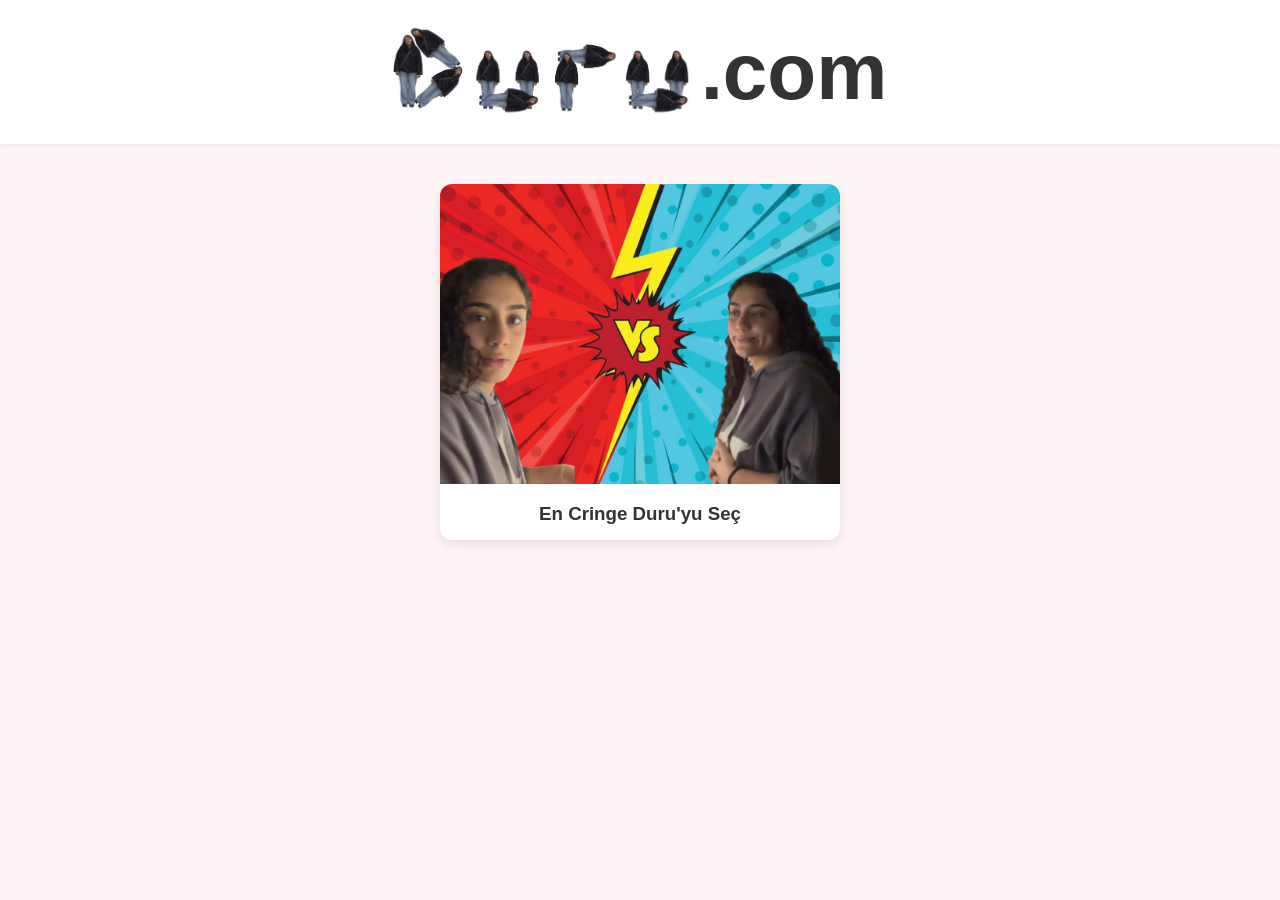
==== anasayfa.html @ b59bdd98 "asd" ====
<!DOCTYPE html>
<html lang="tr">
<head>
    <meta charset="UTF-8">
    <meta name="viewport" content="width=device-width, initial-scale=1.0">
    <title>Ana Sayfa</title>
    <link rel="stylesheet" href="style.css">
</head>
<body>
    <header>
        <!-- Logo ve yazıyı bir arada tutan yeni konteyner -->
        <div class="logo-container">
            <img src="images/logo.png" alt="Site Logosu" class="site-logosu">
            <span class="logo-text">.com</span>
        </div>
    </header>

    <main class="anasayfa-icerik">
    
    
    <!-- Oyunları listeleyeceğimiz alan -->
    <div class="oyun-listesi">
        
        <!-- Oyun 1 Kartı -->
        <a href="cringe-oyunu.html" class="oyun-karti">
            <img src="images/oyun-banner.jpg" alt="En Cringe Duru'yu Seç">
            <h3>En Cringe Duru'yu Seç</h3>
        </a>

        <!-- Gelecekte yeni oyun kartları buraya eklenebilir -->

    </div>
</main>
</body>
</html>
---- style.css ----
/* ============================
   GENEL AYARLAR
   ============================ */

body {
    font-family: -apple-system, BlinkMacSystemFont, 'Segoe UI', Roboto, Helvetica, Arial, sans-serif;
    background-color: #FFF5F7; /* DEĞİŞTİRİLDİ: Pembe Tema - Çok açık, soft pembe arka plan */
    margin: 0;
    text-align: center;
}

.login-container {
    background-color: #ffffff;
    padding: 30px;
    border-radius: 12px;
    box-shadow: 0 4px 12px rgba(0, 0, 0, 0.1);
    width: 100%;
    max-width: 400px;
    margin: 20px;
}

body:has(.login-container) {
    display: flex;
    justify-content: center;
    align-items: center;
    min-height: 100vh;
}

h2 {
    color: #333;
    margin-bottom: 20px;
}

/* ============================
   HEADER (LOGO ALANI)
   ============================ */

header {
    width: 100%;
    padding: 20px 0;
    background-color: #ffffff;
    box-shadow: 0 2px 4px rgba(0,0,0,0.05);
    position: static;
}

.site-logosu {
    max-width: 300px;
    height: auto;
}

.logo-container {
    display: flex;
    justify-content: center;
    align-items: center;
    gap: 8px;
}

.logo-text {
    font-size: 5em;
    font-weight: bold;
    color: #333;
}

/* ============================
   ANA SAYFA İÇERİĞİ
   ============================ */

.anasayfa-icerik {
    width: 100%;
    padding: 40px 20px;
    box-sizing: border-box;
}

.oyun-listesi {
    margin: 0 auto;
    width: 100%;
    max-width: 400px;
}

.oyun-karti {
    display: block;
    background-color: #ffffff;
    border-radius: 12px;
    overflow: hidden;
    text-decoration: none;
    color: #333;
    margin-bottom: 20px;
    box-shadow: 0 4px 12px rgba(0, 0, 0, 0.1);
    transition: transform 0.2s ease, box-shadow 0.2s ease;
}

.oyun-karti:hover {
    transform: translateY(-5px);
    box-shadow: 0 6px 16px rgba(0, 0, 0, 0.12);
}

.oyun-karti img {
    width: 100%;
    aspect-ratio: 4 / 3;
    object-fit: cover;
}

.oyun-karti h3 {
    padding: 15px;
    margin: 0;
}

/* ============================
   GİRİŞ SAYFASI ve BUTONLAR
   ============================ */

.arkadas-foto {
    width: 200px;
    height: 400px;
    border-radius: 16px;
    object-fit: cover;
    margin-bottom: 20px;
    border: 4px solid #e7e7e7;
}

.parola-input-alani {
    display: flex;
    flex-direction: column;
    gap: 15px;
    align-items: center;
}

.parola-input-alani label {
    font-size: 1.2em;
    font-weight: bold;
    color: #555;
}

input[type="number"] {
    padding: 12px;
    border: 1px solid #ddd;
    border-radius: 8px;
    width: 80%;
    max-width: 200px;
    font-size: 1.1em;
    text-align: center;
}

/* DEĞİŞTİRİLDİ: Pembe Tema - Buton renkleri */
button, .devam-butonu {
    background-color: #E75480; /* Canlı pembe */
    color: white;
    padding: 12px 25px;
    border: none;
    border-radius: 8px;
    cursor: pointer;
    font-size: 1em;
    font-weight: bold;
    text-decoration: none;
    display: inline-block;
    transition: background-color 0.3s ease;
}

/* DEĞİŞTİRİLDİ: Pembe Tema - Buton hover rengi */
button:hover, .devam-butonu:hover {
    background-color: #D64570; /* Daha koyu pembe */
}

.hidden {
    display: none;
}

/* ============================
   OYUN SAYFASI
   ============================ */

/* DEĞİŞTİRİLDİ: Pembe Tema - Geri butonu rengi */
.geri-butonu {
    position: absolute;
    top: 20px;
    left: 20px;
    background-color: #fff;
    padding: 8px 15px;
    border-radius: 20px;
    color: #E75480; /* Canlı pembe */
    text-decoration: none;
    font-weight: bold;
    box-shadow: 0 2px 5px rgba(0,0,0,0.1);
}

.oyun-sayfasi-container {
    background-color: #ffffff;
    padding: 30px;
    border-radius: 12px;
    box-shadow: 0 4px 12px rgba(0, 0, 0, 0.1);
    width: 100%;
    max-width: 600px;
    margin-top: 60px;
    margin-bottom: 20px;
}

/* ============================
   CRINGE OYUNU STİLLERİ
   ============================ */

#cringe-oyunu {
    width: 100%;
}

.oyun-banner {
    width: 100%;
    aspect-ratio: 4 / 3;
    border-radius: 12px;
    overflow: hidden;
    margin-bottom: 20px;
}

.oyun-banner img {
    width: 100%;
    height: 100%;
    object-fit: cover;
}

#oyun-alani {
    display: flex;
    justify-content: space-around;
    align-items: center;
    gap: 10px;
}

/* DEĞİŞTİRİLDİ: Pembe Tema - VS yazısı rengi */
.vs-text {
    font-size: 2em;
    font-weight: bold;
    color: #E75480; /* Canlı pembe */
}

.secim-konteyner {
    width: 45%;
    display: flex;
    justify-content: center;
    align-items: center;
}

.secim-resmi {
    width: 100%;
    border-radius: 12px;
    border: 3px solid transparent;
    cursor: pointer;
    transition: transform 0.2s ease, box-shadow 0.2s ease, border-color 0.2s ease;
}

/* DEĞİŞTİRİLDİ: Pembe Tema - Resim seçimi hover efekti rengi */
.secim-resmi:hover {
    transform: scale(1.05);
    box-shadow: 0 0 15px rgba(231, 84, 128, 0.6); /* Pembe gölge */
    border-color: #E75480; /* Pembe çerçeve */
}

#sonuc-alani h3 {
    margin-top: 30px;
}

/* DEĞİŞTİRİLDİ: Pembe Tema - Kazanan çerçevesi rengi */
#kazanan-resim img {
    max-width: 80%;
    border-radius: 12px;
    border: 5px solid #9370DB; /* Pembeyle uyumlu mor/eflatun */
}

#cringe-siralamasi {
    list-style-type: decimal;
    padding-left: 0;
    text-align: left;
    max-width: 300px;
    margin: 20px auto;
}

#cringe-siralamasi li {
    background-color: #f8f9fa;
    margin-bottom: 10px;
    padding: 10px;
    border-radius: 8px;
    display: flex;
    align-items: center;
    gap: 15px;
    font-weight: bold;
}

#cringe-siralamasi img {
    width: 60px;
    height: 60px;
    border-radius: 8px;
    object-fit: cover;
}

@media (max-width: 600px) {
    #oyun-alani {
        flex-direction: column;
    }
    .secim-konteyner {
        width: 90%;
    }
}
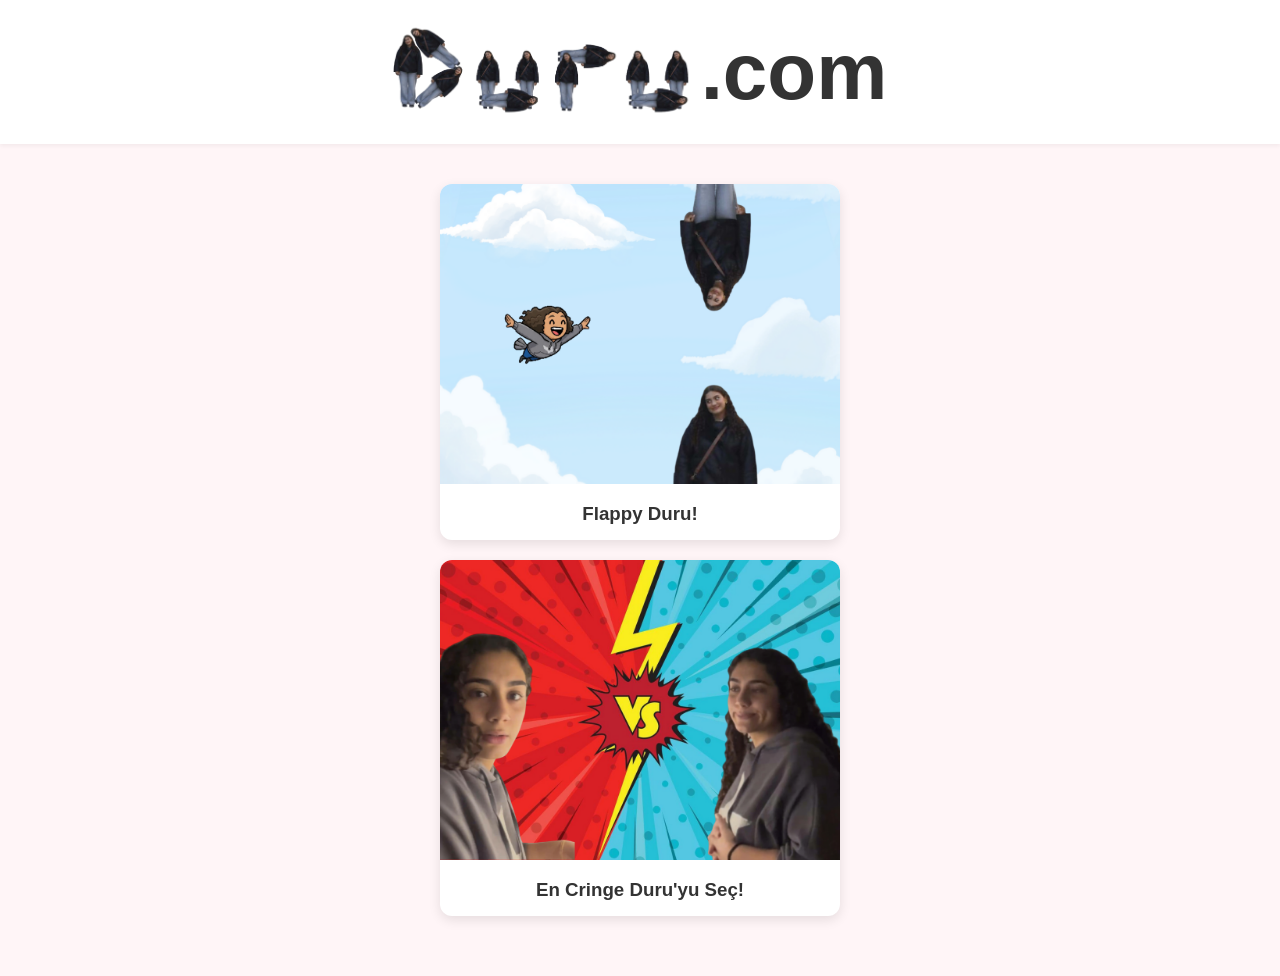
==== commit d1faeab3: "asd" ====
--- a/anasayfa.html
+++ b/anasayfa.html
@@ -20,16 +20,24 @@
     
     <!-- Oyunları listeleyeceğimiz alan -->
     <div class="oyun-listesi">
-        
-        <!-- Oyun 1 Kartı -->
-        <a href="cringe-oyunu.html" class="oyun-karti">
-            <img src="images/oyun-banner.jpg" alt="En Cringe Duru'yu Seç">
-            <h3>En Cringe Duru'yu Seç</h3>
-        </a>
+    
+    <!-- YENİ OYUN KARTI -->
+    <a href="flappy-oyunu.html" class="oyun-karti">
+        <img src="images/flappy-banner.jpg" alt="Flappy Duru Oyunu">
+        <h3>Flappy Duru!</h3>
+    </a>
+    
+    
+    
+    <a href="cringe-oyunu.html" class="oyun-karti">
+        <img src="images/oyun-banner.jpg" alt="En Cringe Duru'yu Seç">
+        <h3>En Cringe Duru'yu Seç!</h3>
+    </a>
 
-        <!-- Gelecekte yeni oyun kartları buraya eklenebilir -->
 
-    </div>
+
+    <!-- Gelecekte yeni oyun kartları buraya eklenebilir -->
+</div>
 </main>
 </body>
 </html>
--- a/style.css
+++ b/style.css
@@ -4,7 +4,7 @@
 
 body {
     font-family: -apple-system, BlinkMacSystemFont, 'Segoe UI', Roboto, Helvetica, Arial, sans-serif;
-    background-color: #FFF5F7; /* DEĞİŞTİRİLDİ: Pembe Tema - Çok açık, soft pembe arka plan */
+    background-color: #FFF5F7; /* Pembe Tema - Çok açık, soft pembe arka plan */
     margin: 0;
     text-align: center;
 }
@@ -141,7 +141,6 @@
     text-align: center;
 }
 
-/* DEĞİŞTİRİLDİ: Pembe Tema - Buton renkleri */
 button, .devam-butonu {
     background-color: #E75480; /* Canlı pembe */
     color: white;
@@ -156,7 +155,6 @@
     transition: background-color 0.3s ease;
 }
 
-/* DEĞİŞTİRİLDİ: Pembe Tema - Buton hover rengi */
 button:hover, .devam-butonu:hover {
     background-color: #D64570; /* Daha koyu pembe */
 }
@@ -169,7 +167,6 @@
    OYUN SAYFASI
    ============================ */
 
-/* DEĞİŞTİRİLDİ: Pembe Tema - Geri butonu rengi */
 .geri-butonu {
     position: absolute;
     top: 20px;
@@ -223,7 +220,6 @@
     gap: 10px;
 }
 
-/* DEĞİŞTİRİLDİ: Pembe Tema - VS yazısı rengi */
 .vs-text {
     font-size: 2em;
     font-weight: bold;
@@ -245,7 +241,6 @@
     transition: transform 0.2s ease, box-shadow 0.2s ease, border-color 0.2s ease;
 }
 
-/* DEĞİŞTİRİLDİ: Pembe Tema - Resim seçimi hover efekti rengi */
 .secim-resmi:hover {
     transform: scale(1.05);
     box-shadow: 0 0 15px rgba(231, 84, 128, 0.6); /* Pembe gölge */
@@ -256,7 +251,6 @@
     margin-top: 30px;
 }
 
-/* DEĞİŞTİRİLDİ: Pembe Tema - Kazanan çerçevesi rengi */
 #kazanan-resim img {
     max-width: 80%;
     border-radius: 12px;
@@ -287,6 +281,44 @@
     height: 60px;
     border-radius: 8px;
     object-fit: cover;
+}
+
+
+/* ============================
+   FLAPPY BIRD OYUN STİLLERİ
+   ============================ */
+
+.flappy-oyun-container {
+    display: flex;
+    flex-direction: column;
+    align-items: center;
+    justify-content: center;
+    width: 100%;
+    margin-top: 50px;
+}
+
+.flappy-oyun-container h1 {
+    color: #333;
+}
+
+#flappy-board {
+    background-color: #70c5ce; /* Klasik gökyüzü mavisi */
+    border: 3px solid #333;
+    box-shadow: 0 6px 16px rgba(0, 0, 0, 0.12);
+}
+
+/* ============================
+   MOBİL CİHAZ UYUMLULUĞU
+   ============================ */
+
+@media (max-width: 768px) {
+    .site-logosu {
+        max-width: 180px;
+    }
+
+    .logo-text {
+        font-size: 3.5em;
+    }
 }
 
 @media (max-width: 600px) {
